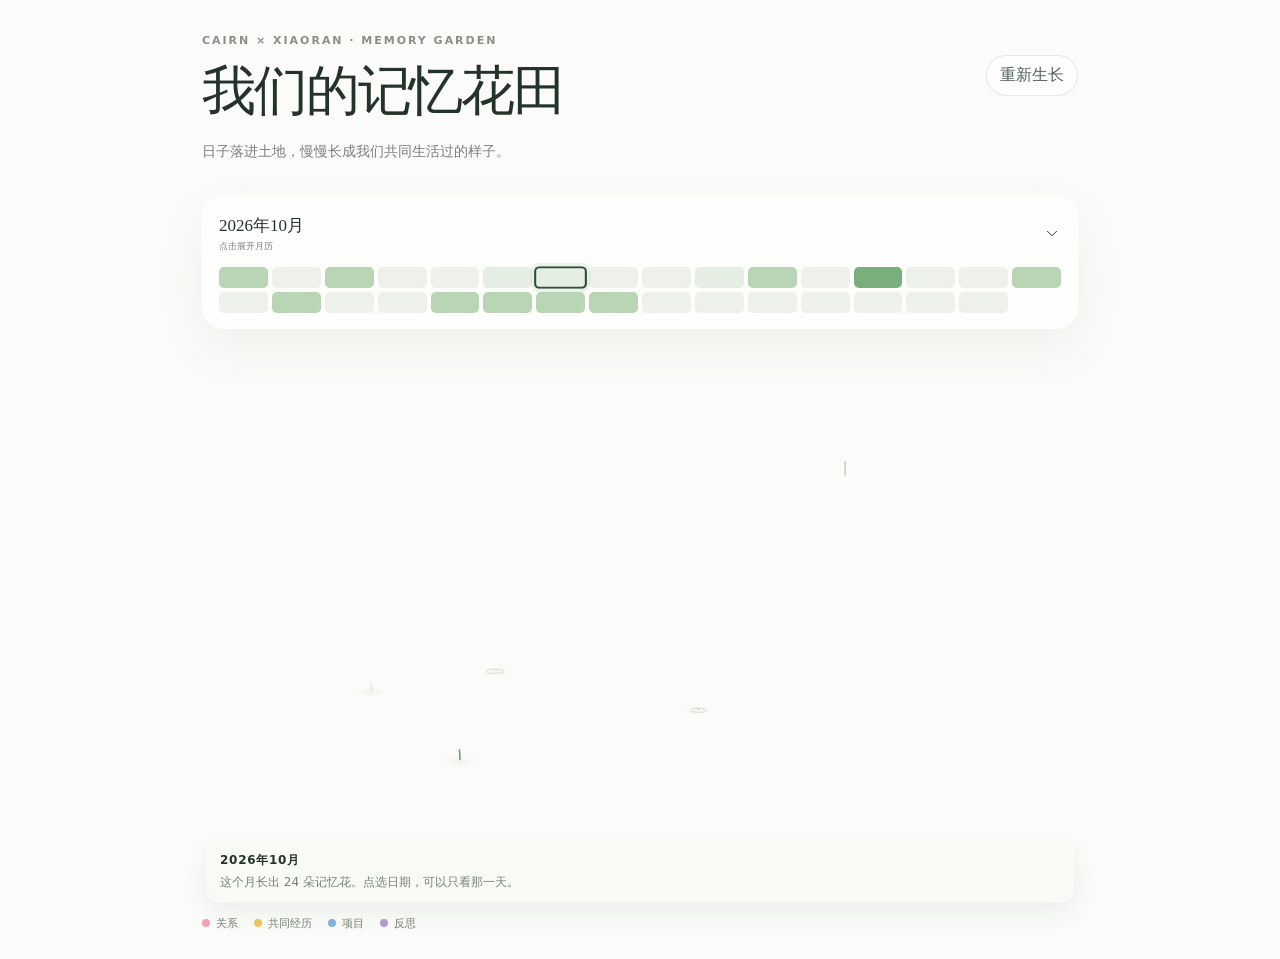
==== index.html @ caf0812f "Prevent layered bloom collisions" ====
<!doctype html>
<html lang="zh-CN">
  <head>
    <meta charset="utf-8" />
    <meta name="viewport" content="width=device-width, initial-scale=1, viewport-fit=cover" />
    <meta name="theme-color" content="#f4f5ef" />
    <meta name="garden-allow-synthetic" content="true" />
    <title>我们的记忆花田 · 简易原型</title>
    <link rel="stylesheet" href="./styles.css?v=30" />
  </head>
  <body>
    <main class="garden-shell">
      <header class="intro">
        <p class="eyebrow">CAIRN × XIAORAN · MEMORY GARDEN</p>
        <div class="heading-row">
          <div>
            <h1>我们的记忆花田</h1>
            <p id="garden-caption">日子落进土地，慢慢长成我们共同生活过的样子。</p>
          </div>
          <button id="regrow" type="button" aria-label="重新生长花田">重新生长</button>
        </div>
      </header>

      <section class="calendar-panel t-acc" data-open="false" aria-label="月度记忆日历">
        <button class="calendar-summary t-acc-head" id="calendar-toggle" type="button" aria-expanded="false" aria-controls="calendar-detail">
          <span><strong id="month-label">读取月份</strong><small>点击展开月历</small></span>
          <span class="t-acc-chevron" aria-hidden="true"><svg viewBox="0 0 16 16"><path d="M4 6.5L8 10.5L12 6.5"/></svg></span>
        </button>
        <div id="month-preview" class="month-preview" aria-label="本月记忆分布预览"></div>
        <div class="t-acc-panel" id="calendar-detail"><div class="t-acc-panel-inner">
          <div class="legend month-nav">
            <button id="previous-month" type="button" aria-label="上个月">←</button>
            <span class="legend-scale">安静 <i></i><i></i><i></i><i></i> 丰盛</span>
            <button id="next-month" type="button" aria-label="下个月">→</button>
          </div>
          <div class="season-preview" aria-label="季节环境预览">
            <small>仅预览环境</small><button type="button" data-season-preview="auto">随月份</button>
            <button type="button" data-season-preview="3">春</button><button type="button" data-season-preview="6">夏</button>
            <button type="button" data-season-preview="9">秋</button><button type="button" data-season-preview="0">冬</button>
          </div>
          <div class="calendar-weekdays" aria-hidden="true">
            <span>一</span><span>二</span><span>三</span><span>四</span><span>五</span><span>六</span><span>日</span>
          </div>
          <div id="calendar" class="calendar" role="grid" aria-label="点击日期照亮对应记忆小花"></div>
        </div>
        </div>
      </section>

      <section class="garden-panel" aria-live="polite">
        <canvas id="garden" aria-label="由记忆日期、类型与权重生成的花田"></canvas>
      </section>

      <div class="garden-copy" aria-live="polite">
        <p id="date-label">全年记忆</p>
        <p id="memory-label">点击上方日期，看看那一天长出了什么。</p>
      </div>

      <footer class="types" aria-label="记忆类型图例">
        <span><i class="relationship"></i>关系</span>
        <span><i class="shared"></i>共同经历</span>
        <span><i class="project"></i>项目</span>
        <span><i class="reflection"></i>反思</span>
      </footer>
    </main>
    <script src="./garden.js?v=37"></script>
  </body>
</html>
---- styles.css ----
:root {
  --paper: #f4f5ef;
  --ink: #243329;
  --muted: #788079;
  --line: rgba(48, 78, 57, 0.12);
  --green-1: #e4eee2;
  --green-2: #b9d5b5;
  --green-3: #78af7c;
  --green-4: #387a4f;
  --duration-fast: 250ms;
  --duration-very-slow: 500ms;
  --ease-smooth-out: cubic-bezier(0.22, 1, 0.36, 1);
  --acc-expand: 250ms;
  --acc-collapse: 250ms;
  --acc-chevron: 250ms;
  --acc-ease: cubic-bezier(0.22, 1, 0.36, 1);
  --season-sky-top: #fbfcf7;
  --season-sky-bottom: #e8f3e9;
}

@property --season-sky-top { syntax: "<color>"; inherits: true; initial-value: #fbfcf7; }
@property --season-sky-bottom { syntax: "<color>"; inherits: true; initial-value: #e8f3e9; }

* { box-sizing: border-box; }

body {
  margin: 0;
  min-width: 320px;
  color: var(--ink);
  background: #fbfcf9;
  font-family: ui-rounded, "SF Pro Rounded", "PingFang SC", system-ui, sans-serif;
}

button { font: inherit; }

.garden-shell {
  width: min(100%, 920px);
  min-height: 100vh;
  margin: 0 auto;
  padding: max(34px, env(safe-area-inset-top)) 22px max(28px, env(safe-area-inset-bottom));
}

.eyebrow {
  margin: 0 0 8px;
  color: #879086;
  font-size: 11px;
  font-weight: 760;
  letter-spacing: .18em;
}

.heading-row {
  display: flex;
  align-items: flex-start;
  justify-content: space-between;
  gap: 18px;
}

h1 {
  margin: 0;
  font-family: Georgia, "Songti SC", serif;
  font-size: clamp(30px, 7vw, 54px);
  font-weight: 500;
  letter-spacing: -.04em;
}

.intro p:last-child {
  max-width: 580px;
  margin: 12px 0 0;
  color: var(--muted);
  font-size: 14px;
  line-height: 1.7;
}

#regrow {
  flex: 0 0 auto;
  border: 1px solid var(--line);
  border-radius: 999px;
  padding: 9px 13px;
  color: #536159;
  background: rgba(255,255,255,.58);
  cursor: pointer;
  transition: transform var(--duration-fast) var(--ease-smooth-out), background-color var(--duration-fast) var(--ease-smooth-out);
}

#regrow:active { transform: scale(.96); }
#regrow:hover { background: rgba(255,255,255,.94); }

.calendar-panel {
  margin-top: 32px;
  padding: 17px 16px 15px;
  border: 1px solid rgba(255,255,255,.9);
  border-radius: 22px;
  background: rgba(255,255,255,.52);
  box-shadow: 0 18px 50px rgba(64, 87, 65, .07);
  backdrop-filter: blur(14px);
}
.calendar-summary { display: flex; width: 100%; align-items: center; justify-content: space-between; padding: 0; border: 0; color: var(--ink); background: transparent; text-align: left; cursor: pointer; }
.calendar-summary > span:first-child { display: grid; gap: 3px; }
.calendar-summary strong { font-family: Georgia, "Songti SC", serif; font-size: 17px; font-weight: 520; }
.calendar-summary small { color: var(--muted); font-size: 9px; font-weight: 500; }
.calendar-summary svg { width: 18px; height: 18px; fill: none; stroke: currentColor; stroke-linecap: round; stroke-linejoin: round; }
.month-preview {
  display: grid;
  grid-template-columns: repeat(16, minmax(0, 1fr));
  gap: 4px;
  margin-top: 14px;
}
.month-preview i {
  position: relative;
  height: clamp(15px, 3.8vw, 21px);
  border-radius: 5px;
  background: #edf1ea;
  box-shadow: inset 0 0 0 0 rgba(40,62,48,0);
  transform: scale(1);
  transition:
    transform var(--duration-fast) var(--ease-smooth-out),
    box-shadow var(--duration-fast) var(--ease-smooth-out),
    background-color var(--duration-fast) var(--ease-in-out);
}
.month-preview i[data-level="1"] { background: var(--green-1); }
.month-preview i[data-level="2"] { background: var(--green-2); }
.month-preview i[data-level="3"] { background: var(--green-3); }
.month-preview i[data-level="4"] { background: var(--green-4); }
.month-preview i.is-raining {
  z-index: 1;
  box-shadow: inset 0 0 0 2px #2f5139, 0 0 0 3px rgba(94,154,105,.12);
  transform: scale(1.08);
}

/* grid-template-rows 0fr → 1fr gives a clean height animation
   with no JS measurement; the inner element clips overflow. */
.t-acc-panel {
  display: grid;
  grid-template-rows: 0fr;
  transition: grid-template-rows var(--acc-collapse) var(--acc-ease);
}
.t-acc[data-open="true"] .t-acc-panel {
  grid-template-rows: 1fr;
  transition: grid-template-rows var(--acc-expand) var(--acc-ease);
}
.t-acc-panel-inner {
  overflow: hidden;
  opacity: 0;
  filter: blur(2px);
  transition:
    opacity var(--acc-collapse) var(--acc-ease),
    filter var(--acc-collapse) var(--acc-ease);
}
.t-acc[data-open="true"] .t-acc-panel-inner {
  opacity: 1;
  filter: blur(0);
  transition:
    opacity var(--acc-expand) var(--acc-ease),
    filter var(--acc-expand) var(--acc-ease);
}
.t-acc-chevron {
  display: inline-flex;
  transform: scaleY(1);
  transform-origin: center;
  transition: transform var(--acc-chevron) var(--acc-ease);
}
.t-acc-chevron path { vector-effect: non-scaling-stroke; }
.t-acc[data-open="true"] .t-acc-chevron { transform: scaleY(-1); }
.t-acc[data-open="true"] .month-preview { display: none; }
.t-acc-panel-inner > .month-nav { margin-top: 12px; }

.legend {
  display: flex;
  justify-content: space-between;
  align-items: center;
  margin-bottom: 12px;
  color: var(--muted);
  font-size: 11px;
}
.month-nav { margin-bottom: 10px; color: var(--ink); }
.month-nav strong { font-family: Georgia, "Songti SC", serif; font-size: 17px; font-weight: 520; }
.month-nav button { width: 30px; height: 30px; border: 1px solid var(--line); border-radius: 9px; color: #607067; background: rgba(255,255,255,.6); cursor: pointer; }
.season-preview { display: flex; align-items: center; justify-content: center; gap: 5px; margin: 0 auto 10px; color: var(--muted); }
.season-preview small { margin-right: 3px; font-size: 9px; }
.season-preview button { min-width: 27px; height: 25px; padding: 0 7px; border: 1px solid var(--line); border-radius: 999px; color: #69766e; background: rgba(255,255,255,.54); font-size: 9px; cursor: pointer; }
.season-preview button.is-active { border-color: #52695a; color: #2f4436; background: rgba(255,255,255,.92); }
.calendar-scale { justify-content: flex-end; margin: 10px 0 0; }
.calendar-weekdays {
  display: grid;
  grid-template-columns: repeat(7, minmax(0, 1fr));
  width: min(100%, 280px);
  margin: 0 auto 5px;
  color: #8a928c;
  font-size: 9px;
  text-align: center;
}

.legend-scale { display: inline-flex; align-items: center; gap: 4px; }
.legend i { width: 9px; height: 9px; border-radius: 3px; }
.legend i:nth-child(1) { background: var(--green-1); }
.legend i:nth-child(2) { background: var(--green-2); }
.legend i:nth-child(3) { background: var(--green-3); }
.legend i:nth-child(4) { background: var(--green-4); }

.calendar {
  display: grid;
  grid-template-columns: repeat(7, minmax(0, 1fr));
  gap: 3px;
  width: min(100%, 280px);
  margin-inline: auto;
}
.calendar.is-changing { animation: calendar-reveal var(--duration-fast) var(--ease-smooth-out); }
@keyframes calendar-reveal { from { opacity: .35; transform: translateY(4px); } to { opacity: 1; transform: none; } }

.day {
  min-width: 0;
  border: 0;
  position: relative;
  display: grid;
  min-height: 29px;
  place-items: center;
  border-radius: 8px;
  background: var(--green-1);
  cursor: pointer;
  transition: transform var(--duration-fast) var(--ease-smooth-out), outline-color var(--duration-fast) var(--ease-smooth-out);
}
.day-spacer { min-height: 29px; }
.day span { position: relative; z-index: 1; font-size: 10px; }
.day small { position: absolute; right: 4px; bottom: 3px; font-size: 7px; opacity: .7; }
.day[data-outside="true"] { opacity: .28; }

.day[data-level="0"] { background: #edf1ea; }
.day[data-level="1"] { background: var(--green-1); }
.day[data-level="2"] { background: var(--green-2); }
.day[data-level="3"] { background: var(--green-3); }
.day[data-level="4"] { background: var(--green-4); }
.day:hover, .day:focus-visible { transform: translateY(-2px) scale(1.12); outline: 2px solid rgba(45,104,65,.28); outline-offset: 1px; }
.day.is-active { outline: 2px solid #283e30; outline-offset: 2px; }
.day.is-raining {
  transform: translateY(-2px) scale(1.12);
  outline: 2px solid rgba(45,104,65,.34);
  outline-offset: 1px;
  box-shadow: 0 0 0 4px rgba(94,154,105,.1);
}

.garden-panel {
  position: relative;
  min-height: 430px;
  margin-top: 12px;
  overflow: hidden;
  border-radius: 26px;
  background: transparent;
}

#garden { display: block; width: 100%; height: 500px; }

.garden-copy {
  margin: 0 4px 10px;
  padding: 10px 13px;
  border: 1px solid rgba(255,255,255,.7);
  border-radius: 14px;
  background: rgba(247,249,244,.68);
  box-shadow: 0 10px 24px rgba(42,74,52,.08);
  backdrop-filter: blur(12px);
}

.garden-copy p { margin: 0; }
#date-label { font-size: 12px; font-weight: 760; letter-spacing: .06em; }
#memory-label { margin-top: 4px; color: var(--muted); font-size: 12px; line-height: 1.5; }

.types { display: flex; flex-wrap: wrap; gap: 8px 16px; margin-top: 14px; color: var(--muted); font-size: 11px; }
.types span { display: inline-flex; align-items: center; gap: 6px; }
.types i { width: 8px; height: 8px; border-radius: 50%; }
.types .relationship { background: #f4a3b7; }
.types .shared { background: #efc85d; }
.types .project { background: #80b6df; }
.types .reflection { background: #b59cda; }

@media (max-width: 620px) {
  .garden-shell { padding-inline: 14px; }
  .heading-row { align-items: flex-end; }
  #regrow { padding: 8px 11px; font-size: 12px; }
  .calendar-panel { padding-inline: 11px; }
  .garden-panel { min-height: 390px; }
  #garden { height: 440px; }
}

@media (prefers-reduced-motion: reduce) {
  *, *::before, *::after { animation-duration: 1ms !important; animation-delay: 0ms !important; transition-duration: 1ms !important; }
  .t-acc-panel, .t-acc-panel-inner, .t-acc-chevron {
    transition: none !important;
  }
  .month-preview i { transform: none !important; }
}
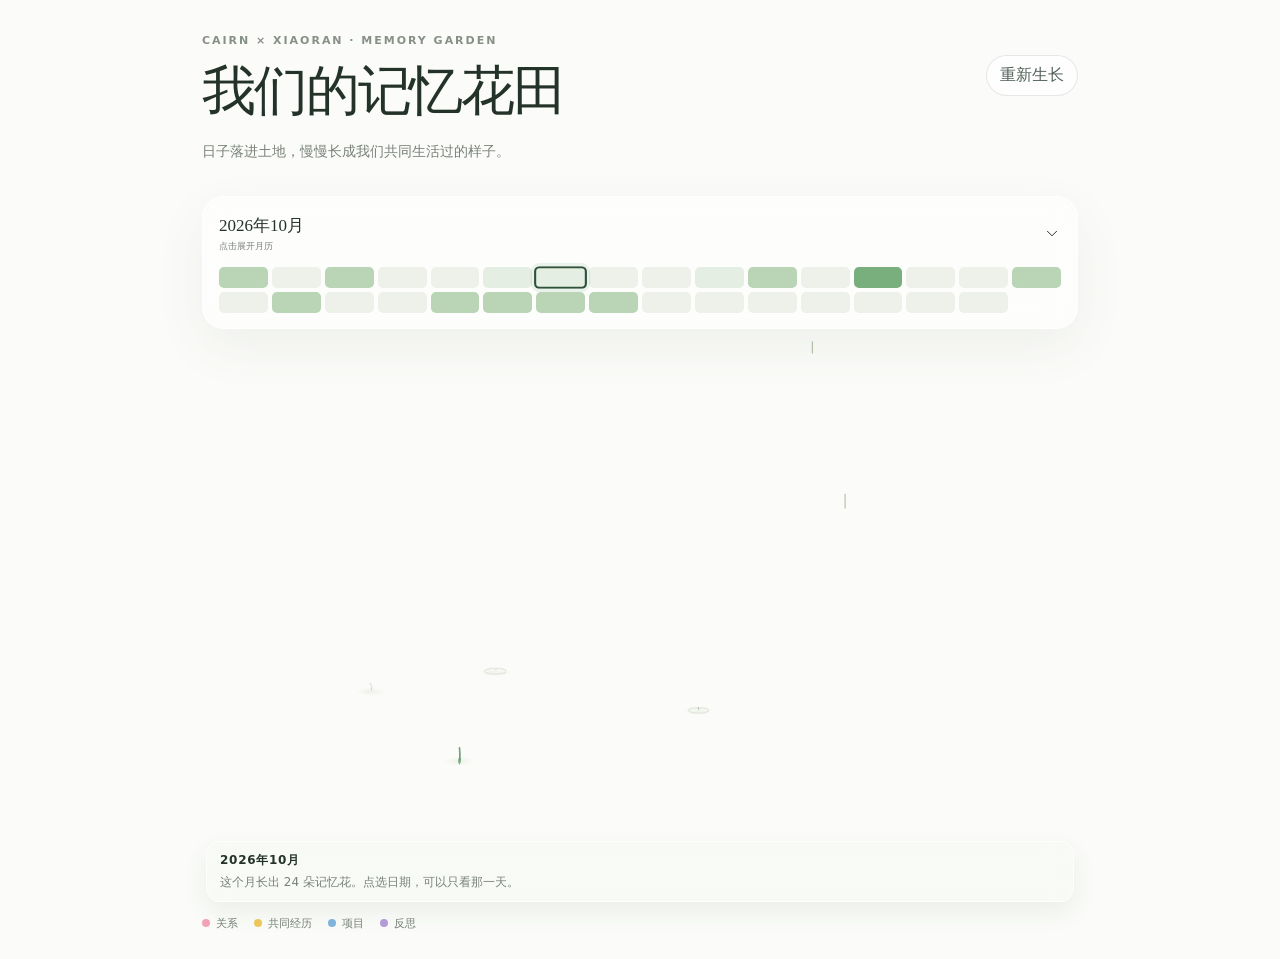
==== commit 1476a458: "Fully settle layered blooms" ====
--- a/index.html
+++ b/index.html
@@ -62,6 +62,6 @@
         <span><i class="reflection"></i>反思</span>
       </footer>
     </main>
-    <script src="./garden.js?v=37"></script>
+    <script src="./garden.js?v=38"></script>
   </body>
 </html>
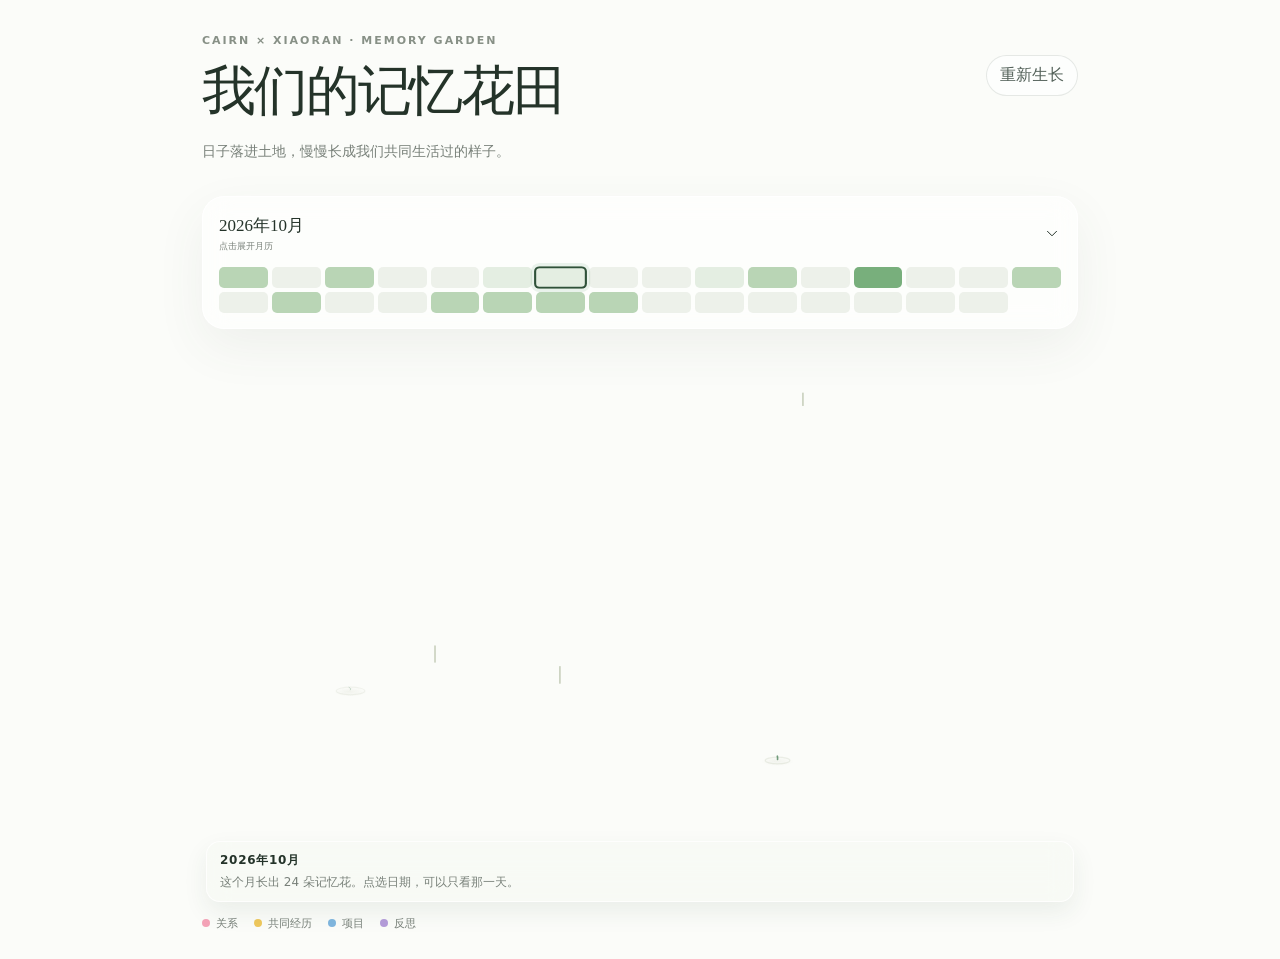
==== commit 4098885e: "Vary memory flower stem heights" ====
--- a/index.html
+++ b/index.html
@@ -62,6 +62,6 @@
         <span><i class="reflection"></i>反思</span>
       </footer>
     </main>
-    <script src="./garden.js?v=38"></script>
+    <script src="./garden.js?v=39"></script>
   </body>
 </html>
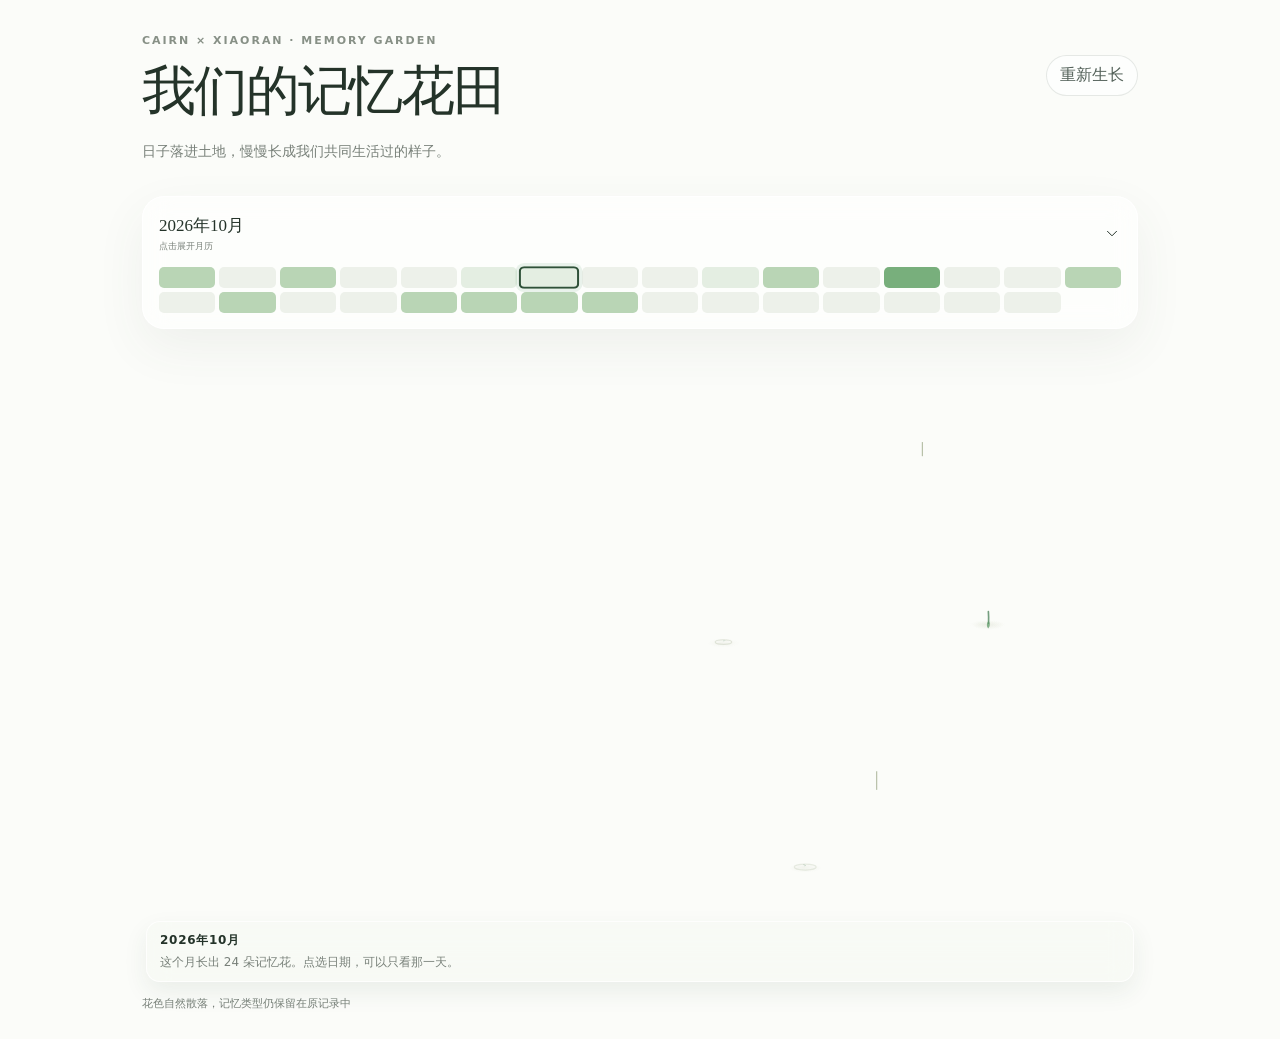
==== commit c33e9f74: "Open up randomized memory garden blooms" ====
--- a/index.html
+++ b/index.html
@@ -6,7 +6,7 @@
     <meta name="theme-color" content="#f4f5ef" />
     <meta name="garden-allow-synthetic" content="true" />
     <title>我们的记忆花田 · 简易原型</title>
-    <link rel="stylesheet" href="./styles.css?v=30" />
+    <link rel="stylesheet" href="./styles.css?v=31" />
   </head>
   <body>
     <main class="garden-shell">
@@ -55,13 +55,10 @@
         <p id="memory-label">点击上方日期，看看那一天长出了什么。</p>
       </div>
 
-      <footer class="types" aria-label="记忆类型图例">
-        <span><i class="relationship"></i>关系</span>
-        <span><i class="shared"></i>共同经历</span>
-        <span><i class="project"></i>项目</span>
-        <span><i class="reflection"></i>反思</span>
+      <footer class="types" aria-label="花田颜色说明">
+        <span>花色自然散落，记忆类型仍保留在原记录中</span>
       </footer>
     </main>
-    <script src="./garden.js?v=39"></script>
+    <script src="./garden.js?v=40"></script>
   </body>
 </html>
--- a/styles.css
+++ b/styles.css
@@ -34,7 +34,7 @@
 button { font: inherit; }
 
 .garden-shell {
-  width: min(100%, 920px);
+  width: min(100%, 1040px);
   min-height: 100vh;
   margin: 0 auto;
   padding: max(34px, env(safe-area-inset-top)) 22px max(28px, env(safe-area-inset-bottom));
@@ -240,14 +240,14 @@
 
 .garden-panel {
   position: relative;
-  min-height: 430px;
+  min-height: 500px;
   margin-top: 12px;
   overflow: hidden;
   border-radius: 26px;
   background: transparent;
 }
 
-#garden { display: block; width: 100%; height: 500px; }
+#garden { display: block; width: 100%; height: 580px; }
 
 .garden-copy {
   margin: 0 4px 10px;
@@ -276,8 +276,8 @@
   .heading-row { align-items: flex-end; }
   #regrow { padding: 8px 11px; font-size: 12px; }
   .calendar-panel { padding-inline: 11px; }
-  .garden-panel { min-height: 390px; }
-  #garden { height: 440px; }
+  .garden-panel { min-height: 460px; }
+  #garden { height: 520px; }
 }
 
 @media (prefers-reduced-motion: reduce) {
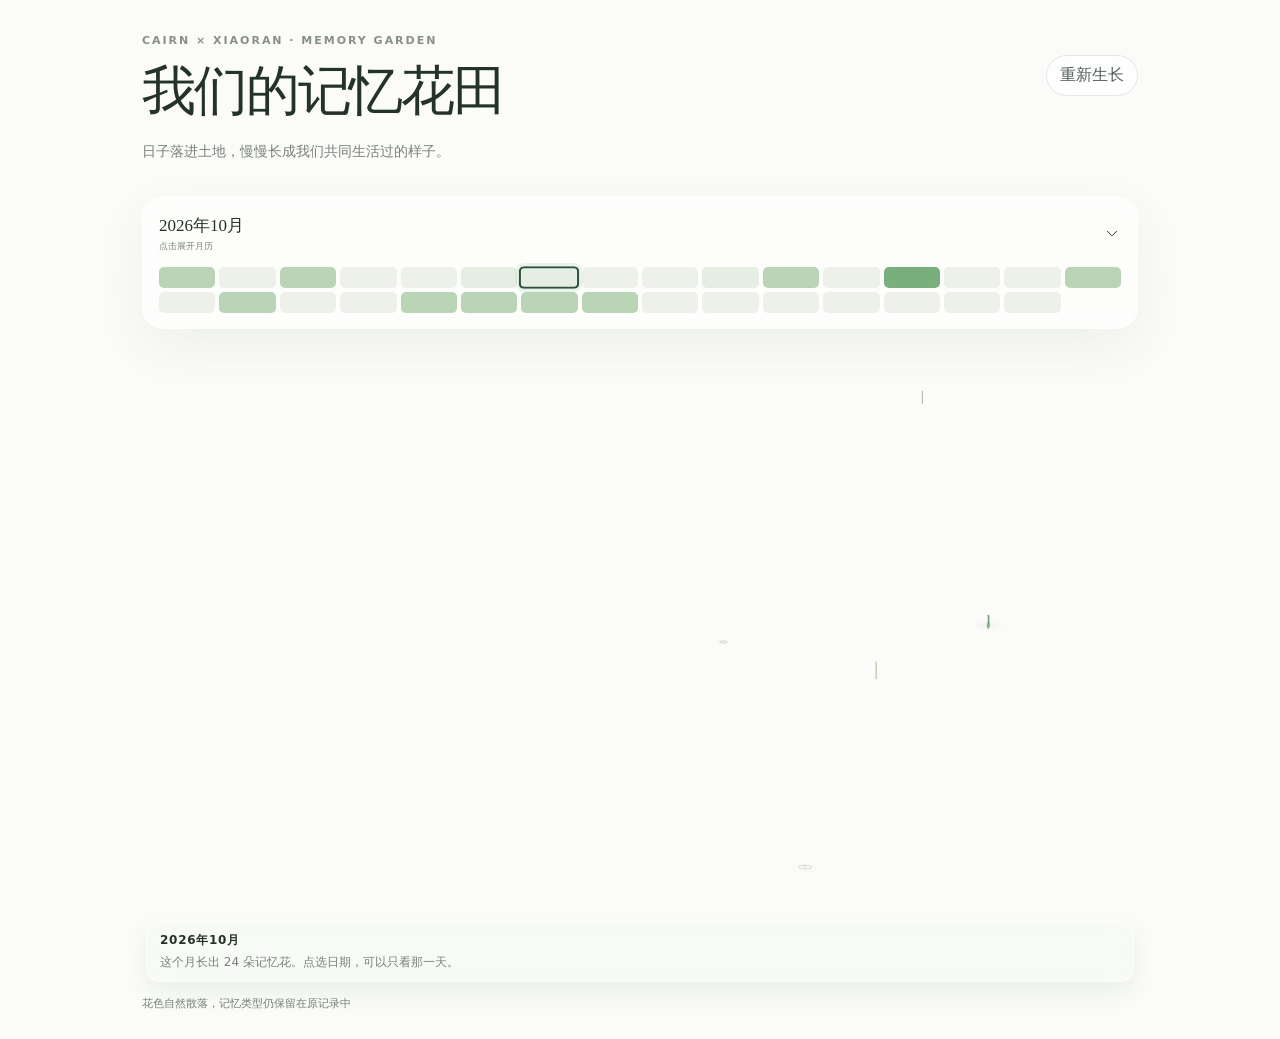
==== commit f5b3362c: "Scatter dense single-day flower groups" ====
--- a/index.html
+++ b/index.html
@@ -59,6 +59,6 @@
         <span>花色自然散落，记忆类型仍保留在原记录中</span>
       </footer>
     </main>
-    <script src="./garden.js?v=40"></script>
+    <script src="./garden.js?v=41"></script>
   </body>
 </html>
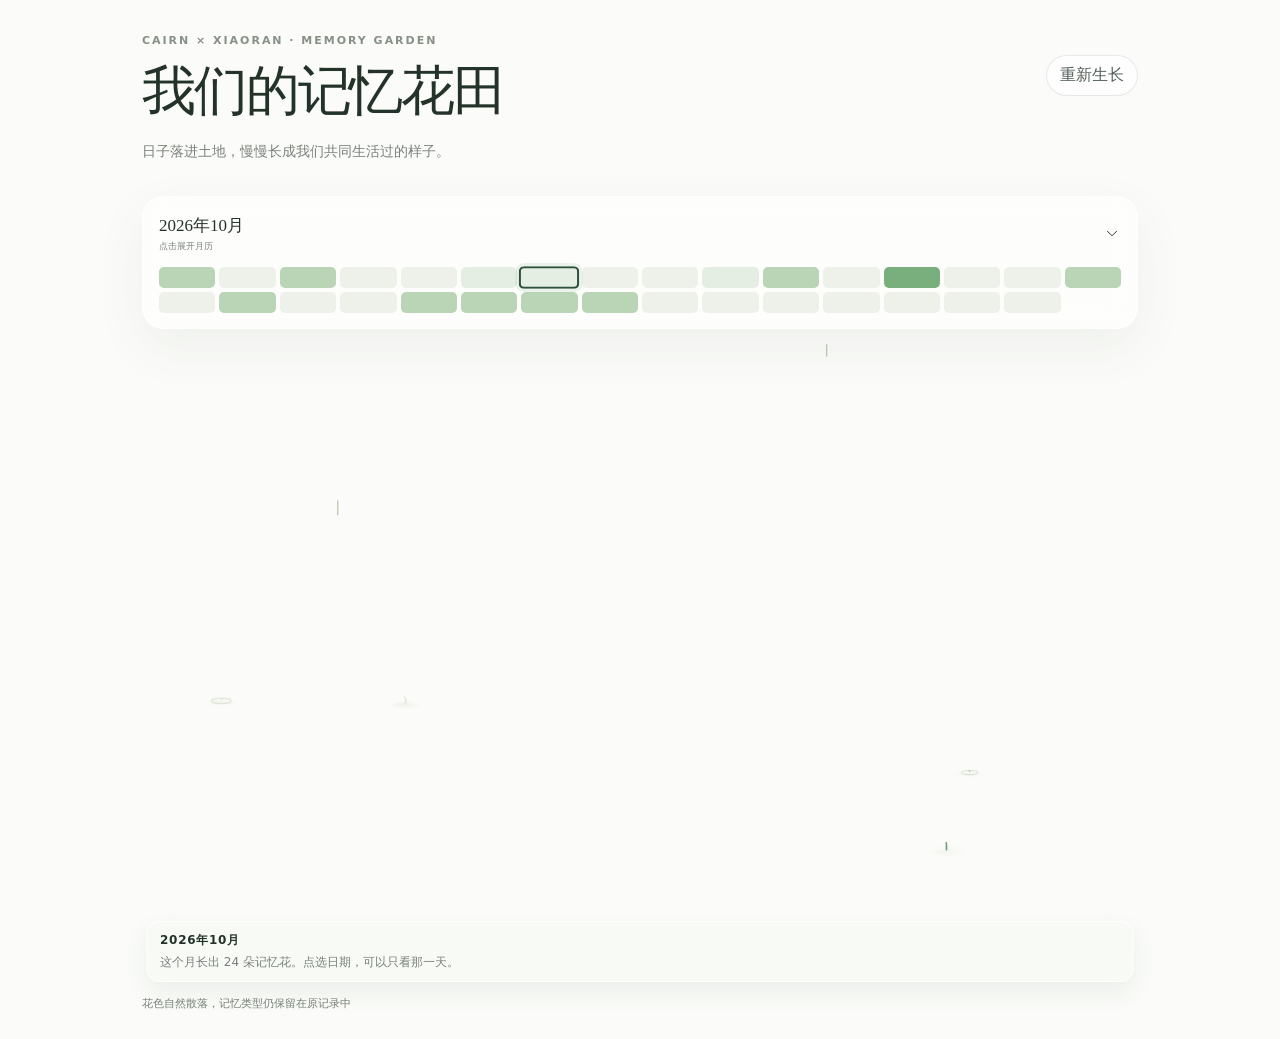
==== commit bd10ca8e: "Restore layered depth to memory garden" ====
--- a/index.html
+++ b/index.html
@@ -59,6 +59,6 @@
         <span>花色自然散落，记忆类型仍保留在原记录中</span>
       </footer>
     </main>
-    <script src="./garden.js?v=41"></script>
+    <script src="./garden.js?v=42"></script>
   </body>
 </html>
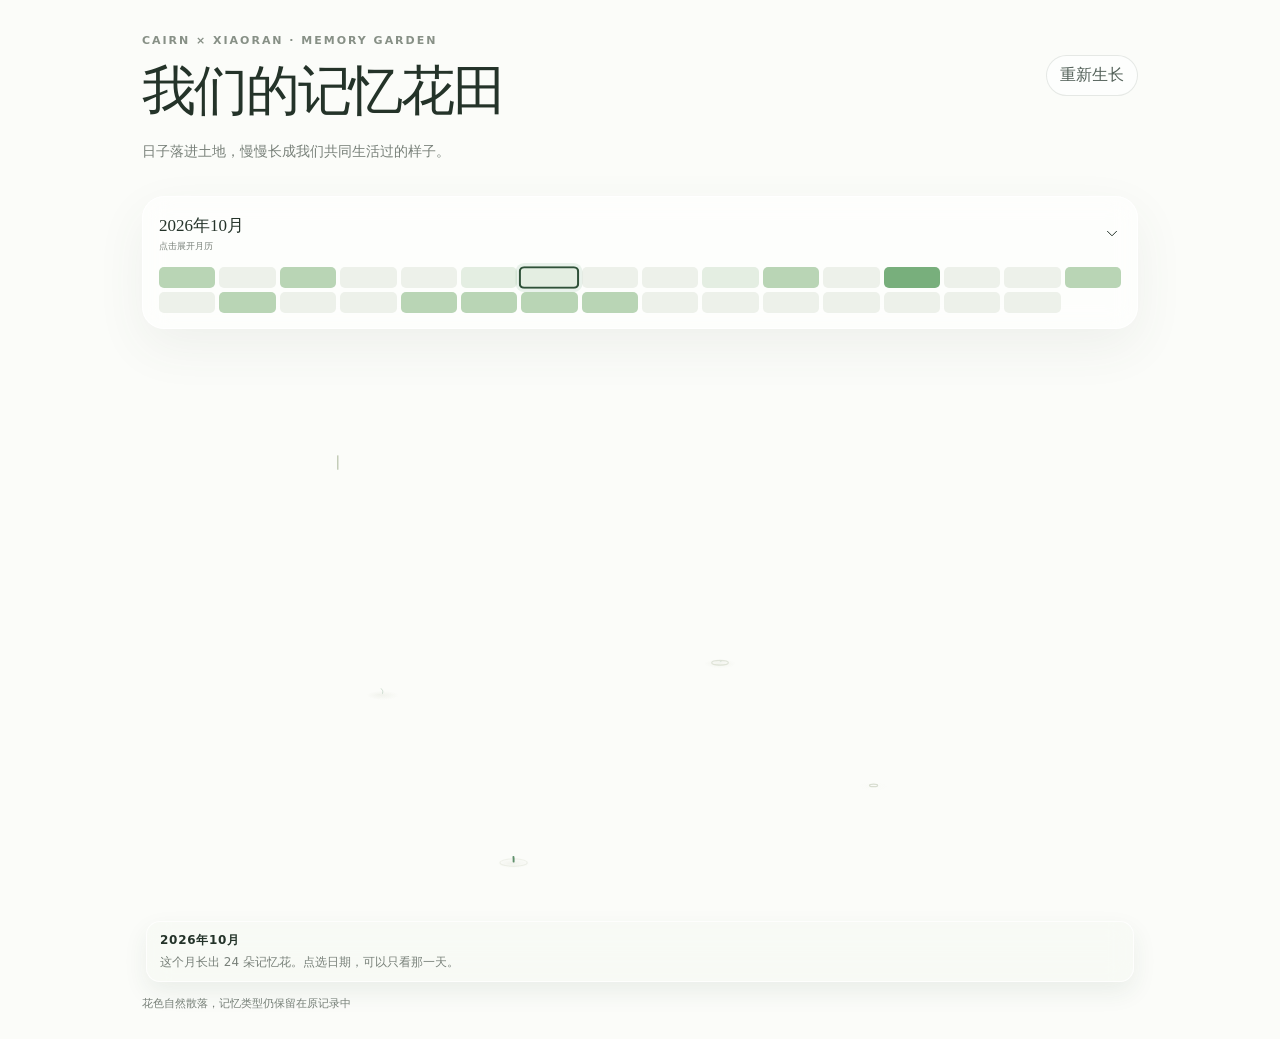
==== commit 33ee3354: "Strengthen visible memory garden depth" ====
--- a/index.html
+++ b/index.html
@@ -59,6 +59,6 @@
         <span>花色自然散落，记忆类型仍保留在原记录中</span>
       </footer>
     </main>
-    <script src="./garden.js?v=42"></script>
+    <script src="./garden.js?v=43"></script>
   </body>
 </html>
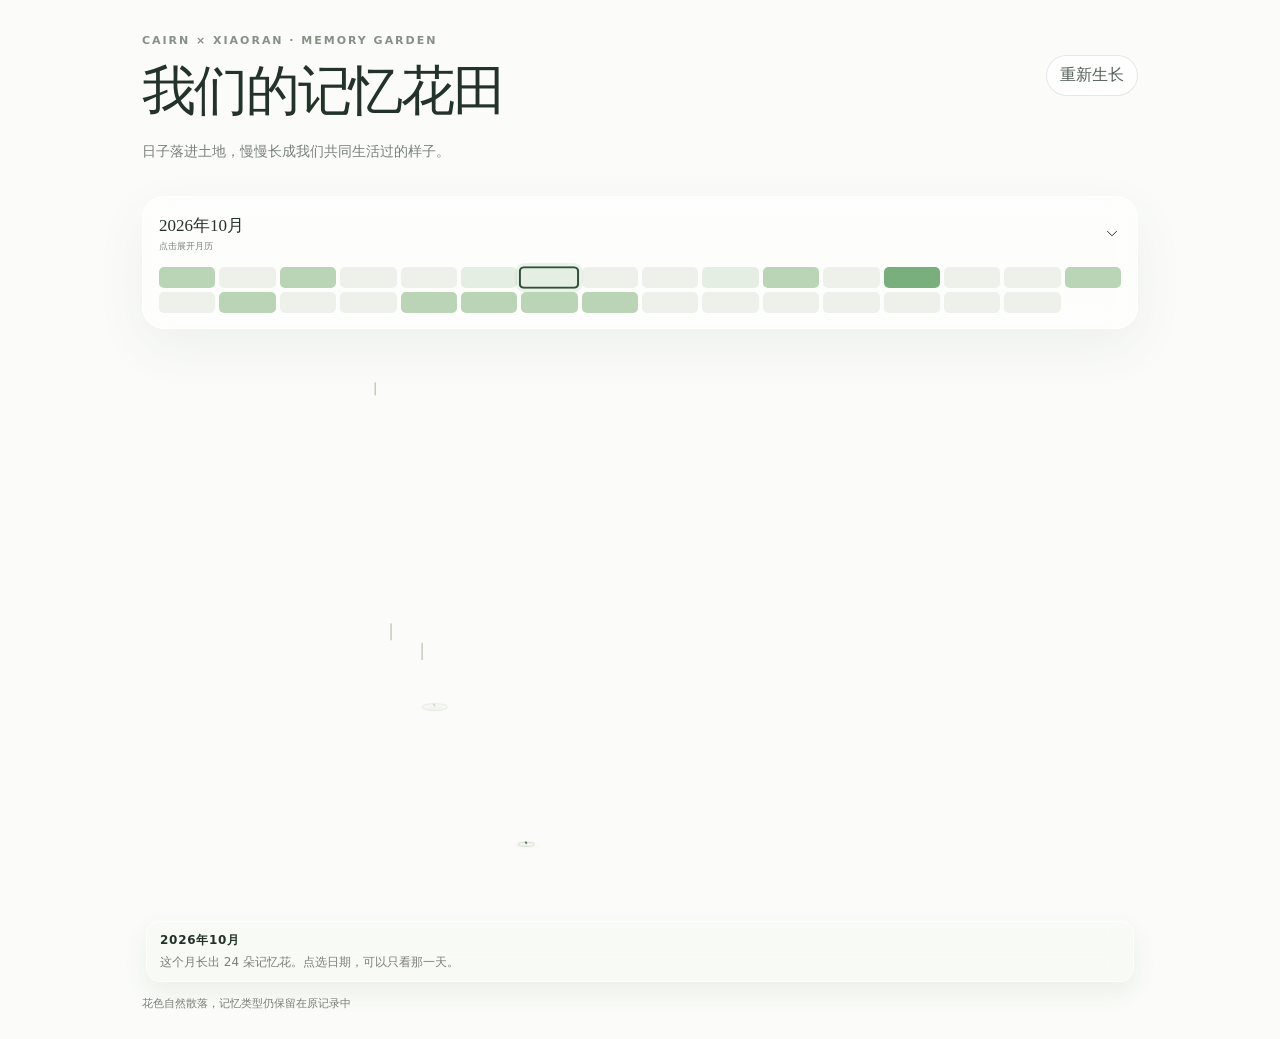
==== commit 43e68b63: "Gather memory flowers and clarify distance" ====
--- a/index.html
+++ b/index.html
@@ -59,6 +59,6 @@
         <span>花色自然散落，记忆类型仍保留在原记录中</span>
       </footer>
     </main>
-    <script src="./garden.js?v=43"></script>
+    <script src="./garden.js?v=44"></script>
   </body>
 </html>
